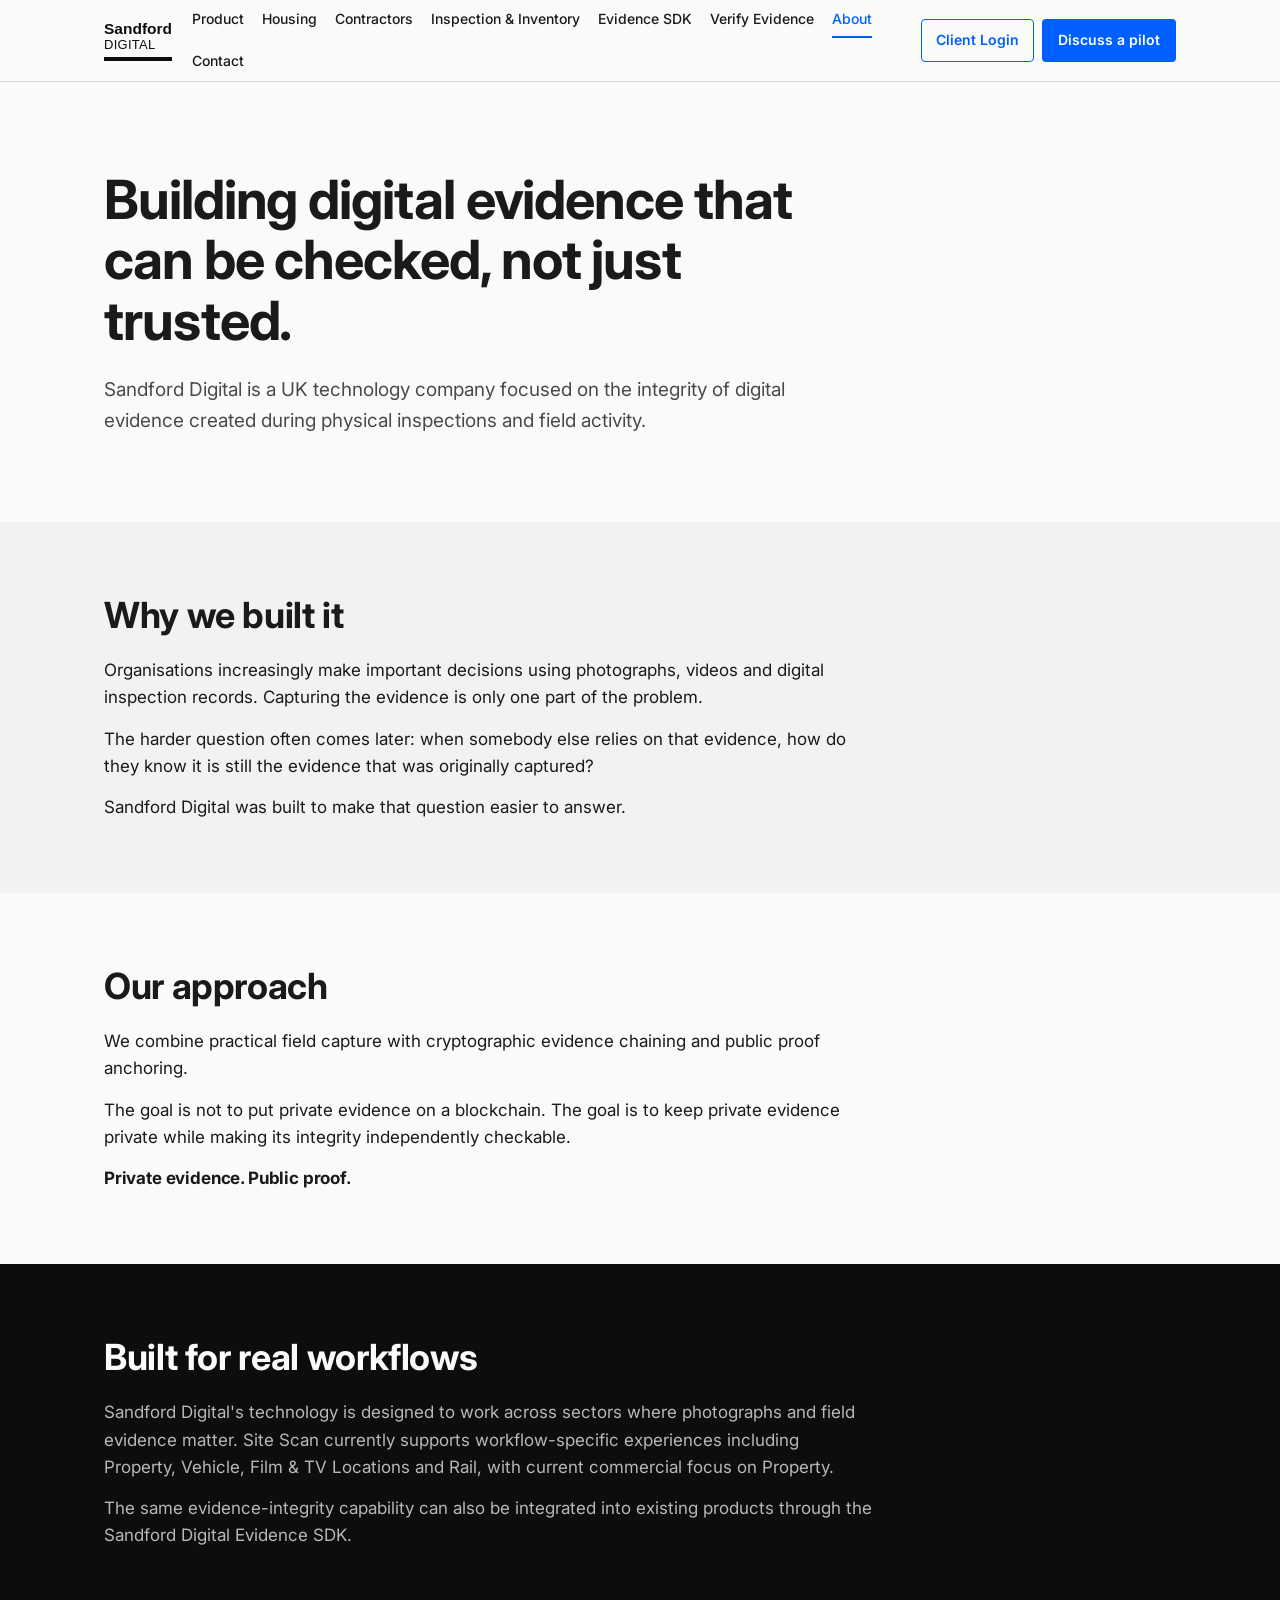
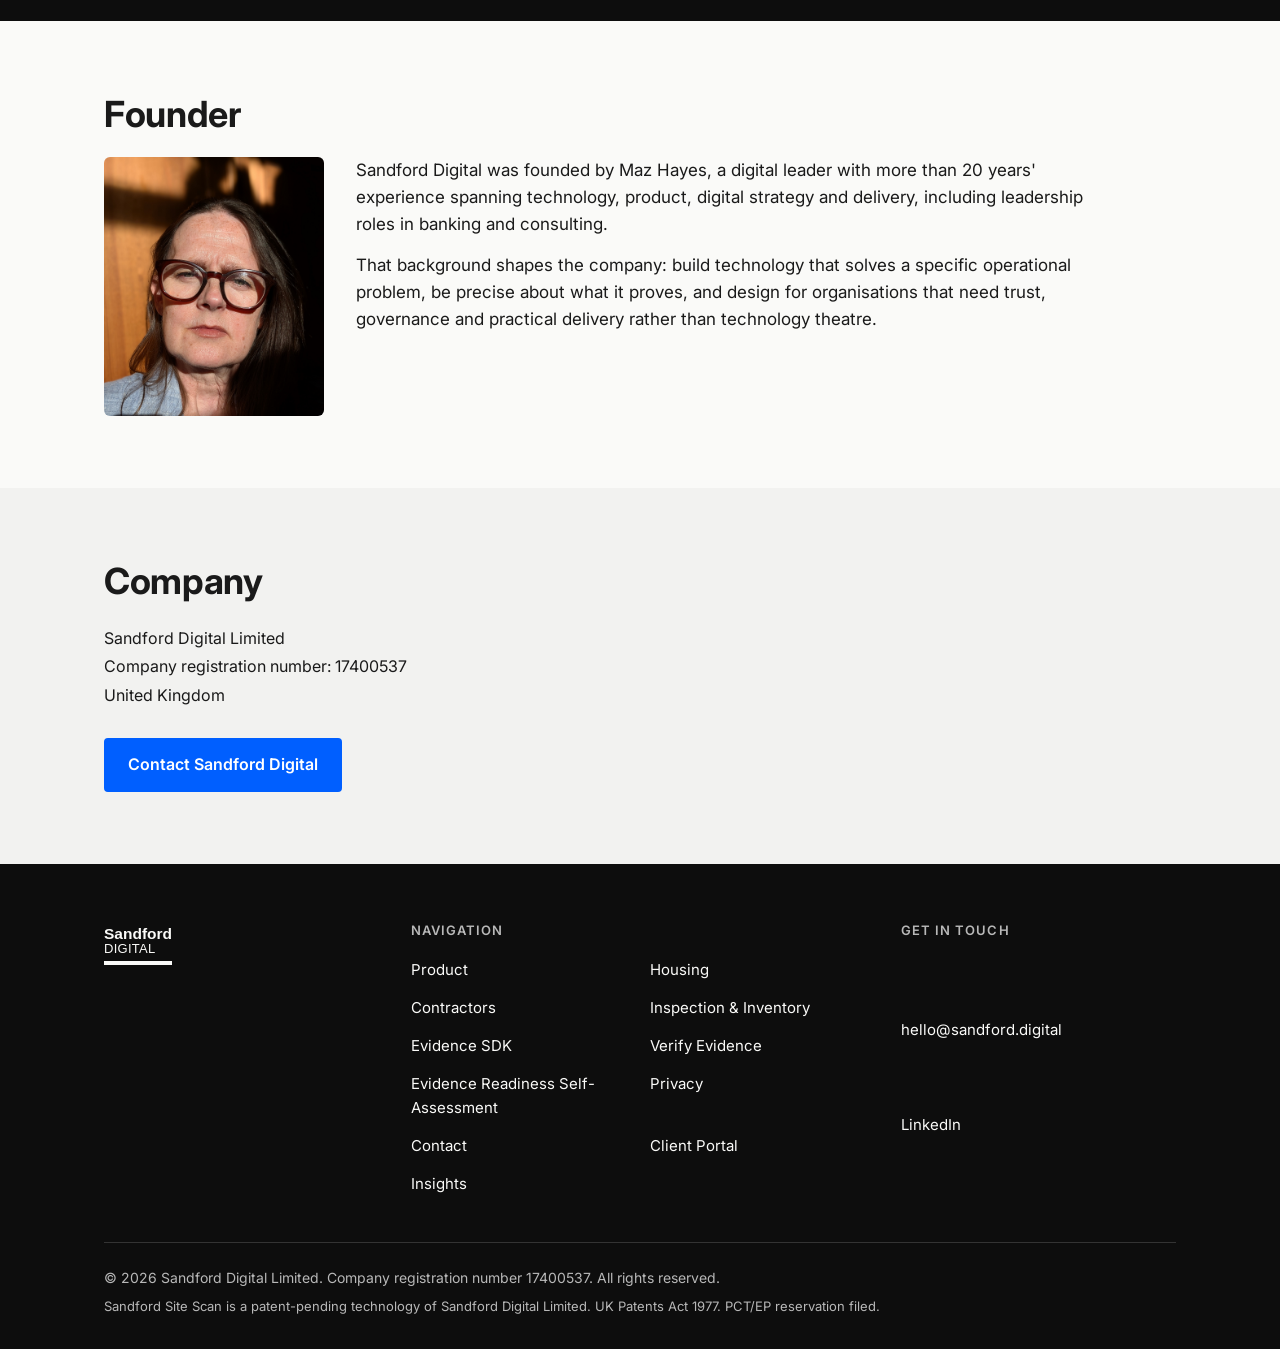
==== about.html @ ff6656f4 "Replace marketing copy: evidence-led proposition, 10 pages, shared nav/footer Copy applied verbatim " ====
<!DOCTYPE html>
<html lang="en">
<head>
  <meta charset="UTF-8" />
  <meta name="viewport" content="width=device-width, initial-scale=1.0" />
  <title>About Sandford Digital | Trustworthy Digital Evidence</title>
  <meta name="description" content="Sandford Digital builds technology that helps organisations create independently verifiable evidence from real-world inspections and field activity." />
  <link rel="icon" type="image/svg+xml" href="/favicon.svg" />
  <link rel="preconnect" href="https://fonts.googleapis.com" />
  <link rel="preconnect" href="https://fonts.gstatic.com" crossorigin />
  <link href="https://fonts.googleapis.com/css2?family=Inter:wght@400;500;600;700&amp;display=swap" rel="stylesheet" />
  <link rel="stylesheet" href="/site.css" />
</head>
<body>
  <a class="skip-link" href="#main">Skip to content</a>
  <header class="nav">
    <div class="wrap nav__row">
      <a href="/" class="logo" aria-label="Sandford Digital – Home">
        <span class="logo__inner">
          <span class="logo__sandford">Sandford</span>
          <span class="logo__digital">Digital</span>
          <span class="logo__bar-wrap" aria-hidden="true"><span class="logo__bar" style="display:block"></span></span>
        </span>
      </a>
      <button class="nav__toggle" id="nav-toggle" aria-expanded="false" aria-controls="nav-panel">Menu</button>
      <div class="nav__panel" id="nav-panel">
        <nav aria-label="Primary">
          <ul class="nav__links">
          <li><a href="/product">Product</a></li>
          <li><a href="/housing">Housing</a></li>
          <li><a href="/contractors">Contractors</a></li>
          <li><a href="/inspection-inventory">Inspection &amp; Inventory</a></li>
          <li><a href="/evidence-sdk">Evidence SDK</a></li>
          <li><a href="/verify">Verify Evidence</a></li>
          <li><a href="/about" aria-current="page">About</a></li>
          <li><a href="/contact">Contact</a></li>
          </ul>
        </nav>
        <div class="nav__actions">
          <a class="nav__login" href="https://portal.sandford.digital">Client Login</a>
          <a class="nav__cta" href="/contact#contact-form">Discuss a pilot</a>
        </div>
      </div>
    </div>
  </header>
  <main id="main">
    <section class="hero">
      <div class="wrap">
        <h1>Building digital evidence that can be checked, not just trusted.</h1>
        <p>Sandford Digital is a UK technology company focused on the integrity of digital evidence created during physical inspections and field activity.</p>

      </div>
    </section>
    <section class="section section--grey">
      <div class="wrap prose">
        <h2>Why we built it</h2>
        <p>Organisations increasingly make important decisions using photographs, videos and digital inspection records. Capturing the evidence is only one part of the problem.</p>
        <p>The harder question often comes later: when somebody else relies on that evidence, how do they know it is still the evidence that was originally captured?</p>
        <p>Sandford Digital was built to make that question easier to answer.</p>
      </div>
    </section>
    <section class="section">
      <div class="wrap prose">
        <h2>Our approach</h2>
        <p>We combine practical field capture with cryptographic evidence chaining and public proof anchoring.</p>
        <p>The goal is not to put private evidence on a blockchain. The goal is to keep private evidence private while making its integrity independently checkable.</p>
        <p class="strap">Private evidence. Public proof.</p>
      </div>
    </section>
    <section class="section section--dark">
      <div class="wrap prose">
        <h2>Built for real workflows</h2>
        <p>Sandford Digital's technology is designed to work across sectors where photographs and field evidence matter. Site Scan currently supports workflow-specific experiences including Property, Vehicle, Film &amp; TV Locations and Rail, with current commercial focus on Property.</p>
        <p>The same evidence-integrity capability can also be integrated into existing products through the Sandford Digital Evidence SDK.</p>
      </div>
    </section>
    <section class="section">
      <div class="wrap">
        <h2>Founder</h2>
        <div class="founder">
          <img src="/images/maz-hayes.webp" alt="Maz Hayes" width="220" height="220" loading="lazy" />
          <div class="prose">
        <p>Sandford Digital was founded by Maz Hayes, a digital leader with more than 20 years' experience spanning technology, product, digital strategy and delivery, including leadership roles in banking and consulting.</p>
        <p>That background shapes the company: build technology that solves a specific operational problem, be precise about what it proves, and design for organisations that need trust, governance and practical delivery rather than technology theatre.</p>
          </div>
        </div>
      </div>
    </section>
    <section class="section section--grey">
      <div class="wrap prose">
        <h2>Company</h2>
        <address class="company">Sandford Digital Limited<br />Company registration number: 17400537<br />United Kingdom</address>
        <div class="btn-row"><a class="btn btn--primary" href="/contact#contact-form">Contact Sandford Digital</a></div>
      </div>
    </section>
  </main>
  <footer class="footer" aria-label="Footer">
    <div class="wrap">
      <div class="footer__top">
        <div><a href="/" class="logo logo--white" aria-label="Sandford Digital – Home">
        <span class="logo__inner">
          <span class="logo__sandford">Sandford</span>
          <span class="logo__digital">Digital</span>
          <span class="logo__bar-wrap" aria-hidden="true"><span class="logo__bar" style="display:block"></span></span>
        </span>
      </a></div>
        <nav aria-label="Footer">
          <p class="footer__title">Navigation</p>
          <ul class="footer__links">
            <li><a href="/product">Product</a></li>
            <li><a href="/housing">Housing</a></li>
            <li><a href="/contractors">Contractors</a></li>
            <li><a href="/inspection-inventory">Inspection &amp; Inventory</a></li>
            <li><a href="/evidence-sdk">Evidence SDK</a></li>
            <li><a href="/verify">Verify Evidence</a></li>
            <li><a href="/self-assessment">Evidence Readiness Self-Assessment</a></li>
            <li><a href="/privacy-policy">Privacy</a></li>
            <li><a href="/contact">Contact</a></li>
            <li><a href="https://portal.sandford.digital">Client Portal</a></li>
            <li><a href="https://insights.sandford.digital">Insights</a></li>
          </ul>
        </nav>
        <address>
          <p class="footer__title">Get in touch</p>
          <a href="mailto:hello@sandford.digital">hello@sandford.digital</a>
          <a href="https://www.linkedin.com/in/mazhayes" rel="noopener noreferrer">LinkedIn</a>
        </address>
      </div>
      <div class="footer__bottom">
        <p>© 2026 Sandford Digital Limited. Company registration number 17400537. All rights reserved.</p>
        <p>Sandford Site Scan is a patent-pending technology of Sandford Digital Limited. UK Patents Act 1977. PCT/EP reservation filed.</p>
      </div>
    </div>
  </footer>
  <script src="/site.js"></script>
</body>
</html>
---- site.css ----
/* site.css — shared styles for every sandford.digital marketing page.
   Brand carried over from the previous index.html: Inter body type, the
   Arial "Sandford / DIGITAL" logo lockup with its underline bar, off-white
   page, near-black ink, accent blue #005FFF.
   Text colours are chosen for WCAG AA (computed):
     --ink    #1A1A1A on --white  #FAFAF8  16.6:1
     --muted  #4A4A4A on --white           8.8:1  (old --grey-md #888 was 3.4:1)
     --accent #005FFF on --white           5.4:1
     --on-dark #FAFAF8 on --black #0D0D0D  18.9:1
     --on-dark-muted #B8B8B8 on --black    10.0:1 */

*, *::before, *::after { box-sizing: border-box; margin: 0; padding: 0; }

:root {
  --black: #0D0D0D;
  --ink: #1A1A1A;
  --muted: #4A4A4A;
  --line: #D4D4D4;
  --grey-bg: #F2F2F0;
  --white: #FAFAF8;
  --accent: #005FFF;
  --accent-hv: #0047CC;
  --on-dark: #FAFAF8;
  --on-dark-muted: #B8B8B8;
  --font-body: 'Inter', Arial, sans-serif;
  --wrap: 1120px;
}

html { scroll-behavior: smooth; }
body { font-family: var(--font-body); background: var(--white); color: var(--ink); line-height: 1.6; -webkit-font-smoothing: antialiased; }
img { display: block; max-width: 100%; }
a { color: var(--accent); }
a:hover { color: var(--accent-hv); }
:focus-visible { outline: 3px solid var(--accent); outline-offset: 2px; }

.skip-link { position: absolute; left: -9999px; top: 8px; background: var(--black); color: var(--on-dark); padding: 10px 16px; z-index: 200; }
.skip-link:focus { left: 8px; }

.wrap { max-width: var(--wrap); margin: 0 auto; padding: 0 24px; }

/* ── Logo ── */
.logo { display: inline-block; line-height: 1; text-decoration: none; }
.logo__inner { display: inline-flex; flex-direction: column; align-items: flex-start; }
.logo__sandford { font-family: Arial, sans-serif; font-size: 15.5px; font-weight: 700; color: var(--black); white-space: nowrap; }
.logo__digital { font-family: Arial, sans-serif; font-size: 13px; text-transform: uppercase; letter-spacing: 0.02em; color: var(--black); white-space: nowrap; margin-top: 1px; }
.logo__bar-wrap { margin-top: 6px; width: 64px; }
.logo__bar { height: 4px; background: var(--black); width: 100%; }
.logo--white .logo__sandford, .logo--white .logo__digital { color: var(--on-dark); }
.logo--white .logo__bar { background: var(--on-dark); }

/* ── Nav ── */
.nav { position: sticky; top: 0; z-index: 100; background: var(--white); border-bottom: 1px solid var(--line); }
.nav__row { display: flex; align-items: center; gap: 20px; min-height: 72px; }
.nav__links { display: flex; flex-wrap: wrap; gap: 4px 18px; list-style: none; margin-left: auto; }
.nav__links a { color: var(--ink); text-decoration: none; font-size: 14px; font-weight: 500; padding: 8px 0; display: inline-block; }
.nav__links a:hover, .nav__links a[aria-current="page"] { color: var(--accent); }
.nav__links a[aria-current="page"] { box-shadow: inset 0 -2px 0 var(--accent); }
.nav__actions { display: flex; gap: 8px; align-items: center; }
.nav__login { font-size: 14px; font-weight: 600; text-decoration: none; padding: 9px 14px; border: 1px solid var(--accent); border-radius: 4px; white-space: nowrap; }
.nav__cta { font-size: 14px; font-weight: 600; text-decoration: none; padding: 10px 16px; border-radius: 4px; background: var(--accent); color: #fff; white-space: nowrap; }
.nav__cta:hover { background: var(--accent-hv); color: #fff; }
.nav__toggle { display: none; margin-left: auto; min-width: 44px; min-height: 44px; background: none; border: 1px solid var(--line); border-radius: 4px; cursor: pointer; font: inherit; font-weight: 600; font-size: 14px; color: var(--ink); padding: 0 12px; }

@media (max-width: 1180px) {
  .nav__toggle { display: inline-block; }
  .nav__panel { display: none; width: 100%; padding: 8px 0 20px; }
  .nav__panel.open { display: block; }
  .nav__row { flex-wrap: wrap; }
  .nav__links { flex-direction: column; margin: 0 0 16px; gap: 0; }
  .nav__links a { padding: 12px 0; display: block; font-size: 16px; }
  .nav__links a[aria-current="page"] { box-shadow: none; text-decoration: underline; }
}
@media (min-width: 1181px) {
  .nav__panel { display: flex; align-items: center; gap: 20px; margin-left: auto; }
}

/* ── Sections ── */
.hero { padding: 88px 0 72px; }
.hero h1 { font-size: clamp(32px, 5vw, 54px); line-height: 1.12; font-weight: 700; letter-spacing: -0.02em; max-width: 20ch; margin-bottom: 24px; }
.hero p { font-size: 19px; color: var(--muted); max-width: 62ch; margin-bottom: 14px; }
.section { padding: 72px 0; }
.section--grey { background: var(--grey-bg); }
.section--dark { background: var(--black); color: var(--on-dark); }
.section--dark p, .section--dark li { color: var(--on-dark-muted); }
.section--dark a:not(.btn) { color: #8FB5FF; } /* 8.9:1 on --black */
.section h2 { font-size: clamp(26px, 3.4vw, 36px); line-height: 1.2; font-weight: 700; letter-spacing: -0.01em; margin-bottom: 20px; max-width: 30ch; }
.section h3 { font-size: 19px; font-weight: 700; margin-bottom: 8px; }
.section p { max-width: 70ch; margin-bottom: 14px; font-size: 17px; }
.section--dark h2, .section--dark h3 { color: var(--on-dark); }
.prose p:last-child { margin-bottom: 0; }

.grid { display: grid; gap: 24px; grid-template-columns: repeat(auto-fit, minmax(240px, 1fr)); margin-top: 32px; }
.card { background: var(--white); border: 1px solid var(--line); border-top: 3px solid var(--accent); border-radius: 6px; padding: 24px; }
.section--grey .card { background: #fff; }
.section--dark .card { background: #1A1A1A; border-color: #333; border-top-color: var(--accent); }
.card p { font-size: 16px; margin-bottom: 0; }

.steps { list-style: none; counter-reset: step; display: grid; gap: 20px; grid-template-columns: repeat(auto-fit, minmax(200px, 1fr)); margin-top: 32px; }
.steps > li { counter-increment: step; border-top: 3px solid var(--accent); padding-top: 16px; }
.steps > li p { font-size: 16px; }

.ticks { list-style: none; display: grid; gap: 10px 32px; grid-template-columns: repeat(auto-fit, minmax(260px, 1fr)); margin: 24px 0 8px; max-width: 900px; }
.ticks li { position: relative; padding-left: 28px; font-size: 17px; }
.ticks li::before { content: ""; position: absolute; left: 2px; top: 7px; width: 12px; height: 7px; border-left: 2.5px solid var(--accent); border-bottom: 2.5px solid var(--accent); transform: rotate(-45deg); }
.section--dark .ticks li::before { border-color: #8FB5FF; }

.strap { font-size: clamp(22px, 3vw, 30px); font-weight: 700; letter-spacing: -0.01em; }

/* ── Buttons ── */
.btn-row { display: flex; flex-wrap: wrap; gap: 12px; margin-top: 28px; }
.btn { display: inline-flex; align-items: center; justify-content: center; min-height: 48px; padding: 12px 22px; border-radius: 4px; font-weight: 600; font-size: 16px; text-decoration: none; border: 2px solid var(--accent); cursor: pointer; font-family: inherit; }
.btn--primary { background: var(--accent); color: #fff; }
.btn--primary:hover { background: var(--accent-hv); border-color: var(--accent-hv); color: #fff; }
.btn--secondary { background: transparent; color: var(--accent); }
.btn--secondary:hover { background: rgba(0, 95, 255, 0.06); }
.section--dark .btn--secondary { color: #fff; border-color: #fff; }

/* ── Forms ── */
.form { max-width: 560px; display: grid; gap: 18px; margin-top: 24px; }
.field label { display: block; font-weight: 600; font-size: 15px; margin-bottom: 6px; }
.field input, .field textarea { width: 100%; font: inherit; font-size: 16px; padding: 12px 14px; border: 1.5px solid #767676; border-radius: 4px; background: #fff; color: var(--ink); min-height: 48px; }
.field textarea { min-height: 140px; resize: vertical; }
.form__status { font-size: 15px; min-height: 1.5em; }
.form__status--error { color: #B3261E; }
.form__status--success { color: #1E6B34; }
.inline-form { display: flex; flex-wrap: wrap; gap: 12px; align-items: flex-end; margin-top: 24px; max-width: 760px; }
.inline-form .field { flex: 1 1 320px; }

/* ── About ── */
.founder { display: grid; gap: 32px; grid-template-columns: minmax(0, 220px) 1fr; align-items: start; }
.founder img { border-radius: 6px; width: 100%; height: auto; }
@media (max-width: 640px) { .founder { grid-template-columns: 1fr; } .founder img { max-width: 200px; } }
.company { font-style: normal; line-height: 1.8; }

/* ── Self-assessment ── */
.quiz { background: #fff; border: 1px solid var(--line); border-radius: 8px; padding: 32px; max-width: 720px; margin-top: 8px; }
.quiz__progress { height: 6px; background: var(--line); border-radius: 3px; overflow: hidden; margin-bottom: 24px; }
.quiz__progress-fill { height: 100%; width: 0; background: var(--accent); transition: width .3s ease; }
.quiz__label { font-size: 14px; font-weight: 600; color: var(--accent); text-transform: uppercase; letter-spacing: .03em; margin-bottom: 8px; }
.quiz__q { font-size: 20px; font-weight: 600; line-height: 1.35; margin-bottom: 20px; }
.quiz__option { display: block; width: 100%; text-align: left; background: #fff; border: 1.5px solid #767676; border-radius: 6px; padding: 14px 16px; margin-bottom: 10px; font: inherit; font-size: 16px; color: var(--ink); cursor: pointer; min-height: 48px; }
.quiz__option:hover { border-color: var(--accent); background: rgba(0, 95, 255, 0.05); }
.quiz__back { background: none; border: none; color: var(--muted); font: inherit; font-size: 15px; cursor: pointer; min-height: 44px; text-decoration: underline; }
.quiz__back[disabled] { visibility: hidden; }
.quiz__badge { display: inline-block; padding: 6px 14px; border-radius: 20px; font-weight: 700; font-size: 14px; margin-bottom: 14px; border: 1.5px solid currentColor; }
.quiz__badge--strong { color: #1E6B34; background: #E8F5E9; }
.quiz__badge--gaps { color: #7A4F00; background: #FFF4DC; }
.quiz__badge--trust { color: #B3261E; background: #FBE9E7; }
.quiz__restart { margin-top: 16px; }

/* ── Footer ── */
.footer { background: var(--black); color: var(--on-dark); padding: 56px 0 32px; }
.footer__top { display: grid; gap: 32px; grid-template-columns: 1.2fr 2fr 1.2fr; }
@media (max-width: 820px) { .footer__top { grid-template-columns: 1fr; } }
.footer__title { font-size: 13px; text-transform: uppercase; letter-spacing: .08em; color: var(--on-dark-muted); margin-bottom: 12px; font-weight: 600; }
.footer__links { list-style: none; display: grid; grid-template-columns: repeat(auto-fit, minmax(170px, 1fr)); gap: 2px 20px; }
.footer a { color: var(--on-dark); text-decoration: none; display: inline-block; padding: 6px 0; font-size: 15px; }
.footer a:hover { text-decoration: underline; color: var(--on-dark); }
.footer address { font-style: normal; display: grid; }
.footer__bottom { border-top: 1px solid #333; margin-top: 40px; padding-top: 24px; font-size: 14px; color: var(--on-dark-muted); }
.footer__bottom p + p { margin-top: 6px; font-size: 13px; }
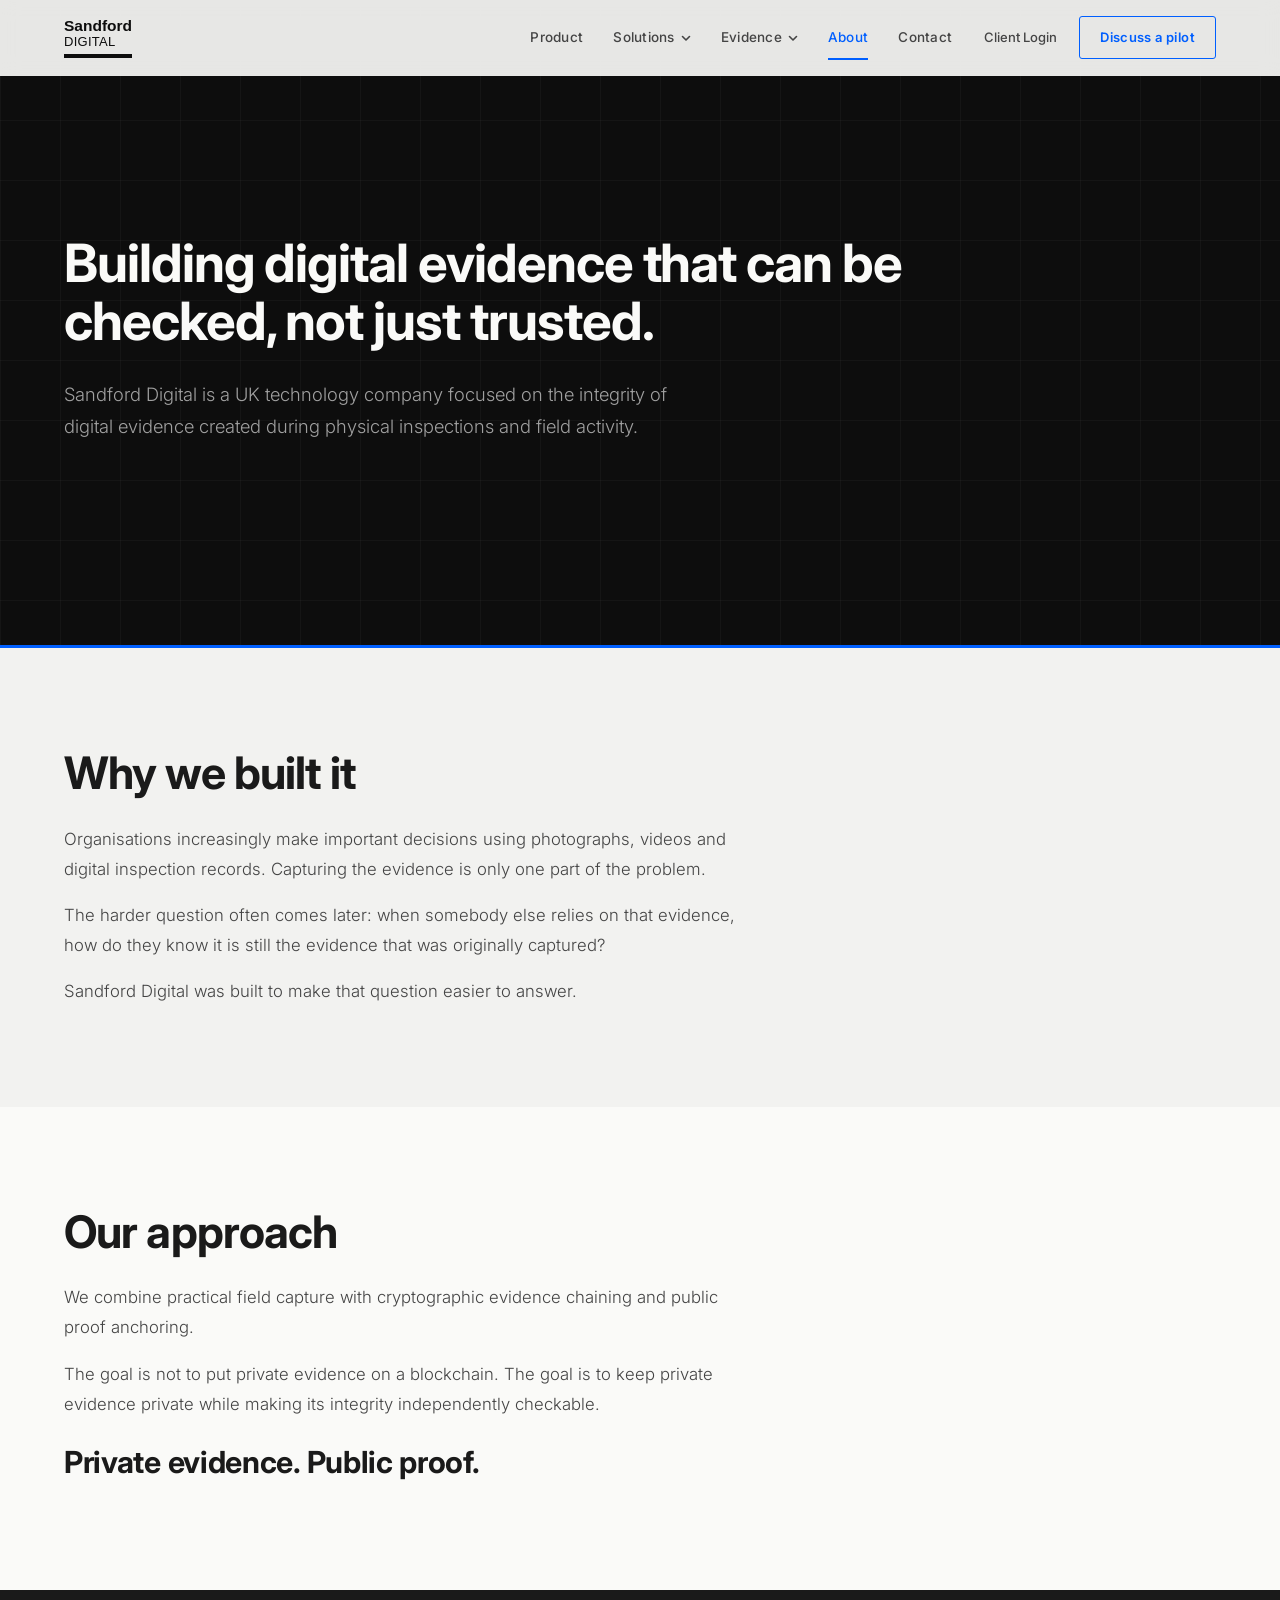
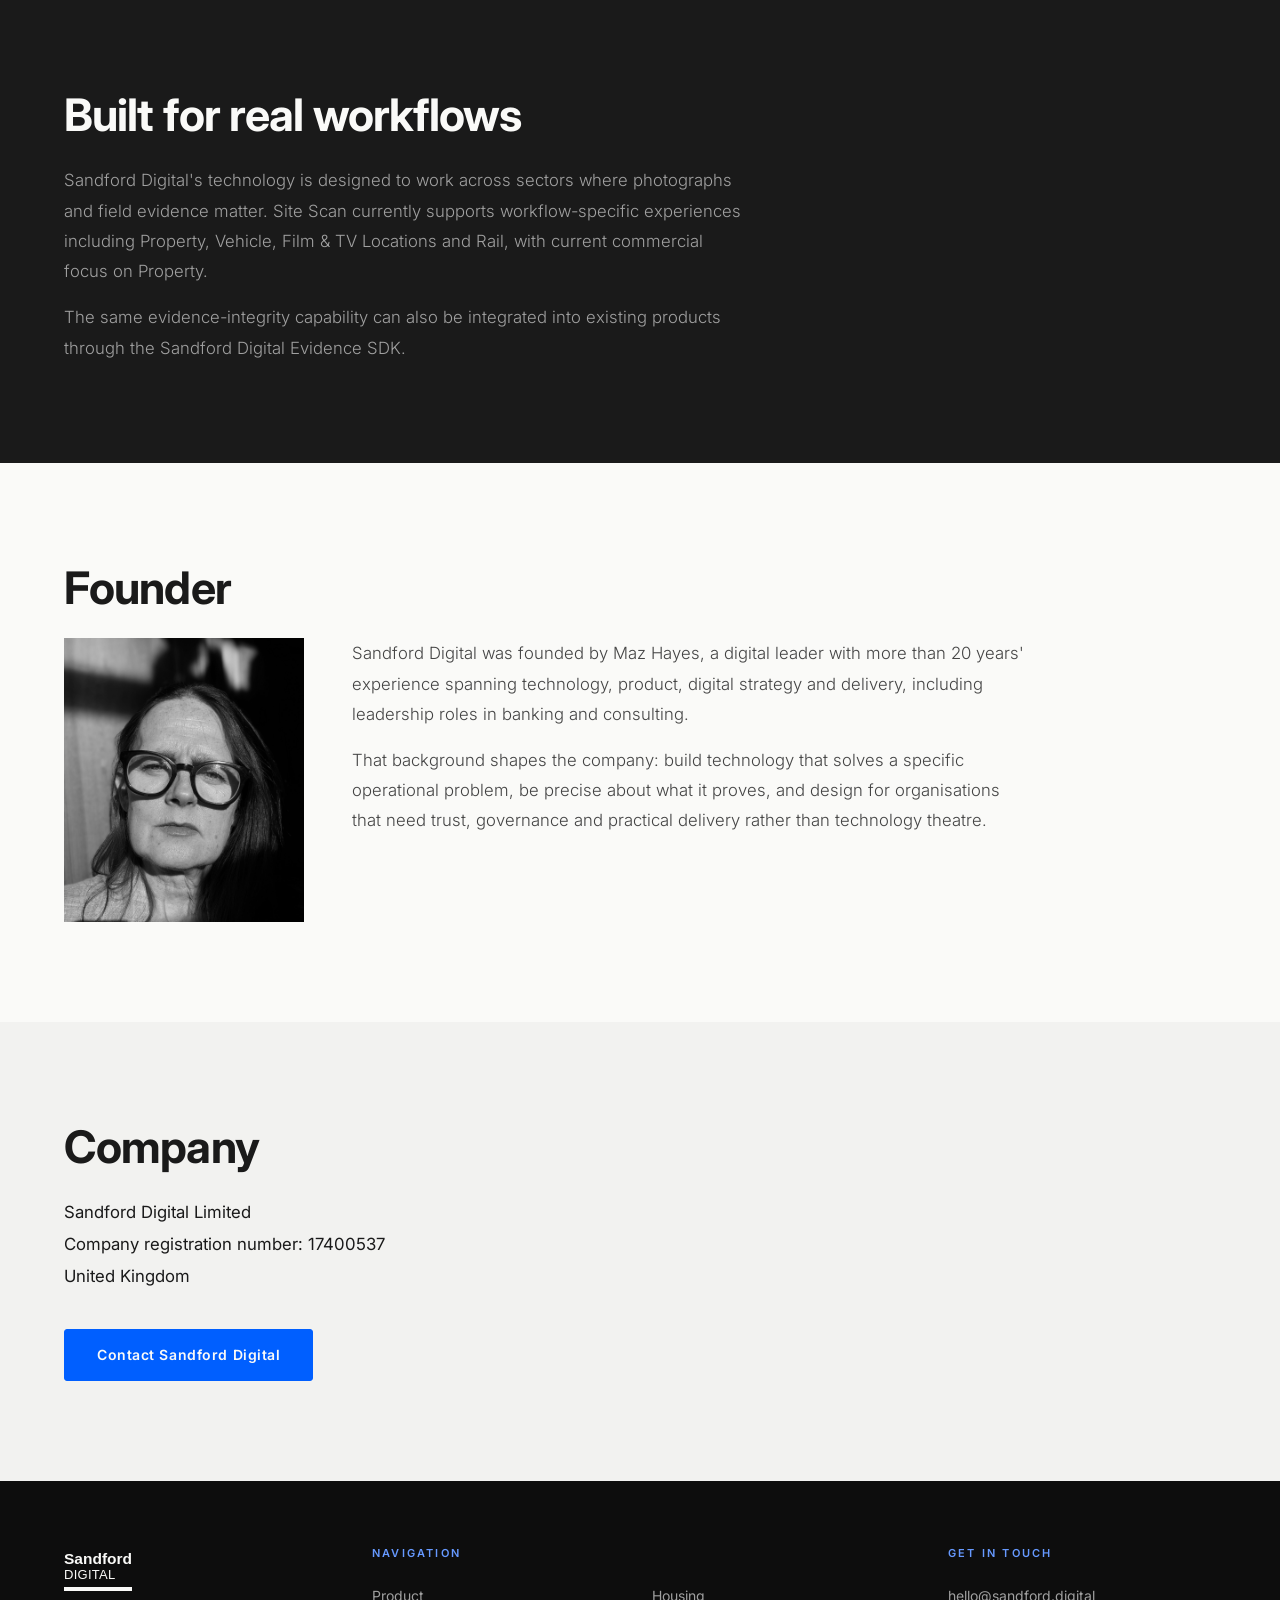
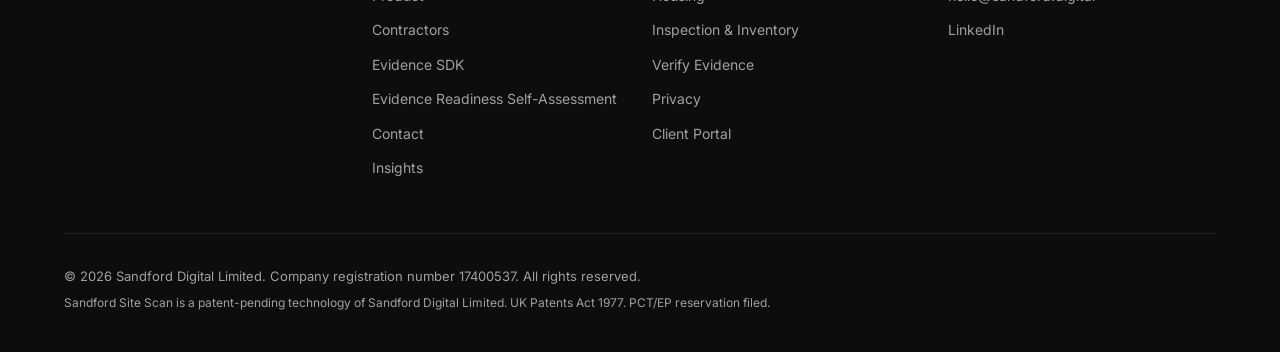
==== commit c3a0208b: "Restore original brand look; simplify nav to Product | Solutions | Evidence | About | Contact Brandi" ====
--- a/about.html
+++ b/about.html
@@ -13,39 +13,36 @@
 </head>
 <body>
   <a class="skip-link" href="#main">Skip to content</a>
-  <header class="nav">
-    <div class="wrap nav__row">
-      <a href="/" class="logo" aria-label="Sandford Digital – Home">
+  <header class="nav" id="nav">
+    <a href="/" class="logo" aria-label="Sandford Digital – Home">
         <span class="logo__inner">
           <span class="logo__sandford">Sandford</span>
           <span class="logo__digital">Digital</span>
-          <span class="logo__bar-wrap" aria-hidden="true"><span class="logo__bar" style="display:block"></span></span>
+          <span class="logo__bar-wrap" aria-hidden="true"><span class="logo__bar"></span></span>
         </span>
       </a>
-      <button class="nav__toggle" id="nav-toggle" aria-expanded="false" aria-controls="nav-panel">Menu</button>
-      <div class="nav__panel" id="nav-panel">
-        <nav aria-label="Primary">
-          <ul class="nav__links">
-          <li><a href="/product">Product</a></li>
-          <li><a href="/housing">Housing</a></li>
-          <li><a href="/contractors">Contractors</a></li>
-          <li><a href="/inspection-inventory">Inspection &amp; Inventory</a></li>
-          <li><a href="/evidence-sdk">Evidence SDK</a></li>
-          <li><a href="/verify">Verify Evidence</a></li>
-          <li><a href="/about" aria-current="page">About</a></li>
-          <li><a href="/contact">Contact</a></li>
-          </ul>
-        </nav>
-        <div class="nav__actions">
-          <a class="nav__login" href="https://portal.sandford.digital">Client Login</a>
-          <a class="nav__cta" href="/contact#contact-form">Discuss a pilot</a>
-        </div>
+    <button type="button" class="nav__hamburger" id="nav-toggle" aria-label="Open menu" aria-expanded="false" aria-controls="nav-panel">
+      <span class="nav__hamburger-box" aria-hidden="true"><span></span><span></span><span></span></span>
+    </button>
+    <div class="nav__panel" id="nav-panel">
+      <nav aria-label="Primary">
+        <ul class="nav__links">
+        <li><a class="nav__link" href="/product">Product</a></li>
+        <li class="nav__item--sub"><button type="button" class="nav__parent" aria-expanded="false" aria-controls="sub-solutions">Solutions <svg class="nav__chev" viewBox="0 0 10 10" aria-hidden="true" focusable="false"><path d="M1.5 3.5 5 7l3.5-3.5" fill="none" stroke="currentColor" stroke-width="1.6" stroke-linecap="round" stroke-linejoin="round"/></svg></button><ul class="nav__sub" id="sub-solutions"><li><a href="/housing">Housing</a></li><li><a href="/contractors">Contractors</a></li><li><a href="/inspection-inventory">Inspection &amp; Inventory</a></li></ul></li>
+        <li class="nav__item--sub"><button type="button" class="nav__parent" aria-expanded="false" aria-controls="sub-evidence">Evidence <svg class="nav__chev" viewBox="0 0 10 10" aria-hidden="true" focusable="false"><path d="M1.5 3.5 5 7l3.5-3.5" fill="none" stroke="currentColor" stroke-width="1.6" stroke-linecap="round" stroke-linejoin="round"/></svg></button><ul class="nav__sub" id="sub-evidence"><li><a href="/evidence-sdk">Evidence SDK</a></li><li><a href="/verify">Verify Evidence</a></li></ul></li>
+        <li><a class="nav__link" href="/about" aria-current="page">About</a></li>
+        <li><a class="nav__link" href="/contact">Contact</a></li>
+        </ul>
+      </nav>
+      <div class="nav__actions">
+        <a class="nav__login" href="https://portal.sandford.digital">Client Login</a>
+        <a class="nav__cta" href="/contact#contact-form">Discuss a pilot</a>
       </div>
     </div>
   </header>
   <main id="main">
-    <section class="hero">
-      <div class="wrap">
+    <section class="hero hero--short">
+      <div class="hero__content">
         <h1>Building digital evidence that can be checked, not just trusted.</h1>
         <p>Sandford Digital is a UK technology company focused on the integrity of digital evidence created during physical inspections and field activity.</p>
 
@@ -101,7 +98,7 @@
         <span class="logo__inner">
           <span class="logo__sandford">Sandford</span>
           <span class="logo__digital">Digital</span>
-          <span class="logo__bar-wrap" aria-hidden="true"><span class="logo__bar" style="display:block"></span></span>
+          <span class="logo__bar-wrap" aria-hidden="true"><span class="logo__bar"></span></span>
         </span>
       </a></div>
         <nav aria-label="Footer">
--- a/site.css
+++ b/site.css
@@ -1,161 +1,259 @@
-/* site.css — shared styles for every sandford.digital marketing page.
-   Brand carried over from the previous index.html: Inter body type, the
-   Arial "Sandford / DIGITAL" logo lockup with its underline bar, off-white
-   page, near-black ink, accent blue #005FFF.
-   Text colours are chosen for WCAG AA (computed):
-     --ink    #1A1A1A on --white  #FAFAF8  16.6:1
-     --muted  #4A4A4A on --white           8.8:1  (old --grey-md #888 was 3.4:1)
-     --accent #005FFF on --white           5.4:1
-     --on-dark #FAFAF8 on --black #0D0D0D  18.9:1
-     --on-dark-muted #B8B8B8 on --black    10.0:1 */
+/* site.css — shared styles for every sandford.digital page.
+   Visual language restored from the original sandford.digital homepage
+   (pre-2026-09-28): Inter, off-white page, black full-height hero with a
+   60px grid texture and a 4px accent bleed along its bottom edge, the
+   draw-in accent underline, light-weight grey subtext on dark, frosted
+   fixed nav with an outlined CTA, 3px-radius buttons with ghost variant
+   on dark, 2px-gap card grids with an accent top rule on hover, and dark
+   "pillar" columns with a hairline left rule.
+   Contrast (computed, WCAG AA): --ink on --white 16.6:1; --grey-dk #444
+   on --white 9.4:1; #A0A0A0 on --black 8.2:1; accent #005FFF on --white
+   5.4:1; #6699FF on --black 6.5:1 / on --ink 5.6:1. */
 
 *, *::before, *::after { box-sizing: border-box; margin: 0; padding: 0; }
 
 :root {
   --black: #0D0D0D;
   --ink: #1A1A1A;
-  --muted: #4A4A4A;
-  --line: #D4D4D4;
+  --grey-dk: #444444;
+  --grey-lt: #D4D4D4;
   --grey-bg: #F2F2F0;
   --white: #FAFAF8;
   --accent: #005FFF;
   --accent-hv: #0047CC;
-  --on-dark: #FAFAF8;
-  --on-dark-muted: #B8B8B8;
+  --accent-on-dark: #6699FF;
+  --sub-on-dark: #A0A0A0;
   --font-body: 'Inter', Arial, sans-serif;
-  --wrap: 1120px;
-}
-
-html { scroll-behavior: smooth; }
+  --nav-h: 76px;
+}
+
+html { scroll-behavior: smooth; scroll-padding-top: calc(var(--nav-h) + 12px); }
 body { font-family: var(--font-body); background: var(--white); color: var(--ink); line-height: 1.6; -webkit-font-smoothing: antialiased; }
 img { display: block; max-width: 100%; }
-a { color: var(--accent); }
+a { color: var(--accent); text-decoration: none; }
 a:hover { color: var(--accent-hv); }
-:focus-visible { outline: 3px solid var(--accent); outline-offset: 2px; }
-
-.skip-link { position: absolute; left: -9999px; top: 8px; background: var(--black); color: var(--on-dark); padding: 10px 16px; z-index: 200; }
-.skip-link:focus { left: 8px; }
-
-.wrap { max-width: var(--wrap); margin: 0 auto; padding: 0 24px; }
+:focus-visible { outline: 3px solid var(--accent); outline-offset: 3px; }
+.section--dark :focus-visible, .hero :focus-visible, .footer :focus-visible { outline-color: var(--accent-on-dark); }
+
+.skip-link { position: absolute; left: -9999px; top: 8px; background: var(--black); color: var(--white); padding: 10px 16px; z-index: 300; }
+.skip-link:focus { left: 8px; color: var(--white); }
+
+.wrap { max-width: 1200px; margin: 0 auto; }
 
 /* ── Logo ── */
-.logo { display: inline-block; line-height: 1; text-decoration: none; }
+.logo { display: inline-block; line-height: 1; flex-shrink: 0; }
 .logo__inner { display: inline-flex; flex-direction: column; align-items: flex-start; }
 .logo__sandford { font-family: Arial, sans-serif; font-size: 15.5px; font-weight: 700; color: var(--black); white-space: nowrap; }
 .logo__digital { font-family: Arial, sans-serif; font-size: 13px; text-transform: uppercase; letter-spacing: 0.02em; color: var(--black); white-space: nowrap; margin-top: 1px; }
 .logo__bar-wrap { margin-top: 6px; width: 64px; }
-.logo__bar { height: 4px; background: var(--black); width: 100%; }
-.logo--white .logo__sandford, .logo--white .logo__digital { color: var(--on-dark); }
-.logo--white .logo__bar { background: var(--on-dark); }
+.logo__bar { display: block; height: 4px; background: var(--black); width: 100%; }
+.logo--white .logo__sandford, .logo--white .logo__digital { color: var(--white); }
+.logo--white .logo__bar { background: var(--white); }
 
 /* ── Nav ── */
-.nav { position: sticky; top: 0; z-index: 100; background: var(--white); border-bottom: 1px solid var(--line); }
-.nav__row { display: flex; align-items: center; gap: 20px; min-height: 72px; }
-.nav__links { display: flex; flex-wrap: wrap; gap: 4px 18px; list-style: none; margin-left: auto; }
-.nav__links a { color: var(--ink); text-decoration: none; font-size: 14px; font-weight: 500; padding: 8px 0; display: inline-block; }
-.nav__links a:hover, .nav__links a[aria-current="page"] { color: var(--accent); }
-.nav__links a[aria-current="page"] { box-shadow: inset 0 -2px 0 var(--accent); }
-.nav__actions { display: flex; gap: 8px; align-items: center; }
-.nav__login { font-size: 14px; font-weight: 600; text-decoration: none; padding: 9px 14px; border: 1px solid var(--accent); border-radius: 4px; white-space: nowrap; }
-.nav__cta { font-size: 14px; font-weight: 600; text-decoration: none; padding: 10px 16px; border-radius: 4px; background: var(--accent); color: #fff; white-space: nowrap; }
-.nav__cta:hover { background: var(--accent-hv); color: #fff; }
-.nav__toggle { display: none; margin-left: auto; min-width: 44px; min-height: 44px; background: none; border: 1px solid var(--line); border-radius: 4px; cursor: pointer; font: inherit; font-weight: 600; font-size: 14px; color: var(--ink); padding: 0 12px; }
-
-@media (max-width: 1180px) {
-  .nav__toggle { display: inline-block; }
-  .nav__panel { display: none; width: 100%; padding: 8px 0 20px; }
-  .nav__panel.open { display: block; }
-  .nav__row { flex-wrap: wrap; }
-  .nav__links { flex-direction: column; margin: 0 0 16px; gap: 0; }
-  .nav__links a { padding: 12px 0; display: block; font-size: 16px; }
-  .nav__links a[aria-current="page"] { box-shadow: none; text-decoration: underline; }
-}
-@media (min-width: 1181px) {
-  .nav__panel { display: flex; align-items: center; gap: 20px; margin-left: auto; }
-}
+.nav {
+  position: fixed; top: 0; left: 0; right: 0; z-index: 100;
+  display: flex; align-items: center; gap: 32px;
+  min-height: var(--nav-h); padding: 14px 5%;
+  background: rgba(250,250,248,0.92);
+  backdrop-filter: blur(10px); -webkit-backdrop-filter: blur(10px);
+  border-bottom: 1px solid transparent;
+  transition: border-color .3s, background .3s;
+}
+.nav.scrolled { border-bottom-color: var(--grey-lt); background: rgba(250,250,248,0.98); }
+.nav.is-open { border-bottom-color: var(--grey-lt); background: var(--white); backdrop-filter: none; -webkit-backdrop-filter: none; }
+.nav__panel { display: flex; align-items: center; gap: 32px; margin-left: auto; }
+.nav__links { display: flex; align-items: center; gap: 30px; list-style: none; }
+.nav__links > li { position: relative; }
+.nav__link, .nav__parent {
+  display: inline-flex; align-items: center; gap: 6px; min-height: 44px;
+  font: inherit; font-size: 13.5px; font-weight: 500; letter-spacing: 0.02em;
+  color: var(--grey-dk); background: none; border: 0; cursor: pointer; white-space: nowrap;
+  transition: color .2s;
+}
+.nav__link:hover, .nav__parent:hover, .nav__link[aria-current="page"], .nav__parent.is-current { color: var(--accent); }
+.nav__link[aria-current="page"], .nav__parent.is-current { box-shadow: inset 0 -2px 0 var(--accent); }
+.nav__chev { width: 10px; height: 10px; transition: transform .2s; }
+.nav__parent[aria-expanded="true"] .nav__chev { transform: rotate(180deg); }
+
+.nav__sub {
+  list-style: none; position: absolute; top: 100%; left: -18px; min-width: 250px;
+  padding: 10px 0; background: var(--white); border: 1px solid var(--grey-lt);
+  border-top: 3px solid var(--accent); box-shadow: 0 12px 32px rgba(0,0,0,0.08);
+  display: none;
+}
+.nav__sub.open { display: block; }
+.nav__sub a { display: block; padding: 11px 18px; font-size: 14px; font-weight: 500; color: var(--ink); white-space: nowrap; }
+.nav__sub a:hover, .nav__sub a:focus-visible { background: var(--grey-bg); color: var(--accent); }
+.nav__sub a[aria-current="page"] { color: var(--accent); box-shadow: inset 3px 0 0 var(--accent); }
+/* Pointer hover opens too (desktop only — see media query below). */
+
+.nav__actions { display: flex; align-items: center; gap: 22px; }
+.nav__login { font-size: 13px; font-weight: 500; color: var(--grey-dk); white-space: nowrap; min-height: 44px; display: inline-flex; align-items: center; }
+.nav__login:hover { color: var(--accent); }
+.nav__cta {
+  font-size: 13px; font-weight: 600; letter-spacing: 0.03em; white-space: nowrap;
+  color: var(--accent); border: 1.5px solid var(--accent); padding: 10px 20px; border-radius: 3px;
+  transition: background .2s, color .2s;
+}
+.nav__cta:hover { background: var(--accent); color: var(--white); }
+
+.nav__hamburger { display: none; margin-left: auto; width: 44px; height: 44px; background: none; border: 0; cursor: pointer; align-items: center; justify-content: center; }
+.nav__hamburger-box > span { display: block; width: 22px; height: 2px; background: var(--ink); transition: transform .3s, opacity .3s; }
+.nav__hamburger-box > span + span { margin-top: 5px; }
+.nav__hamburger-box { display: flex; flex-direction: column; }
+.nav__hamburger[aria-expanded="true"] .nav__hamburger-box > span:nth-child(1) { transform: translateY(7px) rotate(45deg); }
+.nav__hamburger[aria-expanded="true"] .nav__hamburger-box > span:nth-child(2) { opacity: 0; }
+.nav__hamburger[aria-expanded="true"] .nav__hamburger-box > span:nth-child(3) { transform: translateY(-7px) rotate(-45deg); }
+
+@media (hover: hover) and (min-width: 1025px) {
+  .nav__links > li:hover > .nav__sub { display: block; }
+}
+
+@media (max-width: 1024px) {
+  .nav { flex-wrap: wrap; gap: 0; }
+  .nav__hamburger { display: inline-flex; }
+  .nav__panel { display: none; width: 100%; flex-direction: column; align-items: stretch; gap: 0; margin: 0; padding: 12px 0 20px; max-height: calc(100vh - var(--nav-h)); overflow-y: auto; }
+  .nav__panel.open { display: flex; }
+  .nav__links { flex-direction: column; align-items: stretch; gap: 0; }
+  .nav__links > li { border-bottom: 1px solid var(--grey-lt); }
+  .nav__link, .nav__parent { width: 100%; justify-content: space-between; min-height: 52px; font-size: 16px; color: var(--ink); }
+  .nav__link[aria-current="page"], .nav__parent.is-current { box-shadow: none; }
+  .nav__sub { position: static; border: 0; box-shadow: none; min-width: 0; padding: 0 0 10px 14px; background: transparent; border-left: 2px solid var(--accent); margin-bottom: 12px; }
+  .nav__sub a { padding: 12px 14px; font-size: 15px; white-space: normal; }
+  .nav__actions { flex-direction: column; align-items: stretch; gap: 12px; margin-top: 18px; }
+  .nav__login { justify-content: center; font-size: 15px; }
+  .nav__cta { text-align: center; padding: 14px 20px; font-size: 15px; }
+}
+
+/* ── Hero (dark, grid texture, accent bleed) ── */
+.hero {
+  min-height: 100vh; display: flex; flex-direction: column; justify-content: center;
+  padding: calc(var(--nav-h) + 56px) 5% 88px;
+  background: var(--black); position: relative; overflow: hidden;
+}
+.hero--short { min-height: 72vh; }
+.hero::before {
+  content: ''; position: absolute; inset: 0; pointer-events: none;
+  background-image: linear-gradient(rgba(255,255,255,0.03) 1px, transparent 1px), linear-gradient(90deg, rgba(255,255,255,0.03) 1px, transparent 1px);
+  background-size: 60px 60px;
+}
+.hero::after { content: ''; position: absolute; bottom: -1px; left: 0; right: 0; height: 4px; background: var(--accent); }
+.hero__content { position: relative; z-index: 1; max-width: 900px; }
+.hero h1 { font-size: clamp(2.4rem, 5vw, 4rem); font-weight: 700; line-height: 1.1; color: var(--white); letter-spacing: -0.02em; margin-bottom: 28px; }
+.hero--short h1 { font-size: clamp(2.1rem, 4.2vw, 3.3rem); }
+.underline-word { position: relative; display: inline; }
+.underline-word::after { content: ''; position: absolute; left: 0; bottom: -4px; height: 3px; width: 0; background: var(--accent); transition: width 1.1s cubic-bezier(0.16,1,0.3,1) .4s; }
+.underline-word.in-view::after { width: 100%; }
+@media (prefers-reduced-motion: reduce) { .underline-word::after { transition: none; } }
+.hero p { font-size: clamp(1rem, 2vw, 1.15rem); font-weight: 300; color: var(--sub-on-dark); max-width: 640px; line-height: 1.75; margin-bottom: 16px; }
+.hero .btn-row { margin-top: 32px; }
+.hero a:not(.btn) { color: var(--accent-on-dark); }
 
 /* ── Sections ── */
-.hero { padding: 88px 0 72px; }
-.hero h1 { font-size: clamp(32px, 5vw, 54px); line-height: 1.12; font-weight: 700; letter-spacing: -0.02em; max-width: 20ch; margin-bottom: 24px; }
-.hero p { font-size: 19px; color: var(--muted); max-width: 62ch; margin-bottom: 14px; }
-.section { padding: 72px 0; }
+.section { padding: 100px 5%; }
 .section--grey { background: var(--grey-bg); }
-.section--dark { background: var(--black); color: var(--on-dark); }
-.section--dark p, .section--dark li { color: var(--on-dark-muted); }
-.section--dark a:not(.btn) { color: #8FB5FF; } /* 8.9:1 on --black */
-.section h2 { font-size: clamp(26px, 3.4vw, 36px); line-height: 1.2; font-weight: 700; letter-spacing: -0.01em; margin-bottom: 20px; max-width: 30ch; }
-.section h3 { font-size: 19px; font-weight: 700; margin-bottom: 8px; }
-.section p { max-width: 70ch; margin-bottom: 14px; font-size: 17px; }
-.section--dark h2, .section--dark h3 { color: var(--on-dark); }
-.prose p:last-child { margin-bottom: 0; }
-
-.grid { display: grid; gap: 24px; grid-template-columns: repeat(auto-fit, minmax(240px, 1fr)); margin-top: 32px; }
-.card { background: var(--white); border: 1px solid var(--line); border-top: 3px solid var(--accent); border-radius: 6px; padding: 24px; }
-.section--grey .card { background: #fff; }
-.section--dark .card { background: #1A1A1A; border-color: #333; border-top-color: var(--accent); }
-.card p { font-size: 16px; margin-bottom: 0; }
-
-.steps { list-style: none; counter-reset: step; display: grid; gap: 20px; grid-template-columns: repeat(auto-fit, minmax(200px, 1fr)); margin-top: 32px; }
-.steps > li { counter-increment: step; border-top: 3px solid var(--accent); padding-top: 16px; }
-.steps > li p { font-size: 16px; }
-
-.ticks { list-style: none; display: grid; gap: 10px 32px; grid-template-columns: repeat(auto-fit, minmax(260px, 1fr)); margin: 24px 0 8px; max-width: 900px; }
-.ticks li { position: relative; padding-left: 28px; font-size: 17px; }
-.ticks li::before { content: ""; position: absolute; left: 2px; top: 7px; width: 12px; height: 7px; border-left: 2.5px solid var(--accent); border-bottom: 2.5px solid var(--accent); transform: rotate(-45deg); }
-.section--dark .ticks li::before { border-color: #8FB5FF; }
-
-.strap { font-size: clamp(22px, 3vw, 30px); font-weight: 700; letter-spacing: -0.01em; }
+.section--dark { background: var(--ink); color: var(--white); }
+.section h2 { font-size: clamp(1.8rem, 3.5vw, 2.8rem); font-weight: 700; letter-spacing: -0.02em; line-height: 1.15; margin-bottom: 24px; max-width: 760px; }
+.section--dark h2, .section--dark h3 { color: var(--white); }
+.section p { font-size: 1.05rem; font-weight: 300; color: var(--grey-dk); max-width: 680px; line-height: 1.8; margin-bottom: 16px; }
+.section--dark p, .section--dark li { color: var(--sub-on-dark); }
+.section--dark a:not(.btn) { color: var(--accent-on-dark); }
+.prose > p:last-child { margin-bottom: 0; }
+.strap { font-size: clamp(1.4rem, 2.6vw, 1.9rem) !important; font-weight: 700 !important; color: var(--ink) !important; letter-spacing: -0.01em; }
+.section--dark .strap { color: var(--white) !important; }
+
+/* Cards: 2px-gap grid, accent top rule on hover (original service cards). */
+.grid { display: grid; grid-template-columns: repeat(auto-fit, minmax(260px, 1fr)); gap: 2px; margin-top: 48px; }
+.card { background: var(--white); padding: 40px 36px; border-top: 3px solid transparent; transition: border-color .25s, box-shadow .25s; }
+.section:not(.section--grey) .card { background: var(--grey-bg); }
+.card:hover { border-top-color: var(--accent); box-shadow: 0 8px 32px rgba(0,95,255,0.08); }
+.card h3 { font-size: 1.05rem; font-weight: 700; letter-spacing: -0.01em; margin-bottom: 12px; color: var(--ink); }
+.card p { font-size: 0.95rem; margin-bottom: 0; }
+
+/* Steps: dark pillar columns with hairline left rule (original "Why Us"). */
+.steps { list-style: none; display: grid; grid-template-columns: repeat(auto-fit, minmax(180px, 1fr)); gap: 40px 32px; margin-top: 48px; }
+.steps > li { border-left: 1px solid var(--grey-lt); padding-left: 24px; }
+.section--dark .steps > li { border-left-color: rgba(255,255,255,0.14); }
+.steps h3 { font-size: 1.05rem; font-weight: 700; margin-bottom: 12px; line-height: 1.3; }
+.steps p { font-size: 0.95rem; }
+
+/* Tick lists. */
+.ticks { list-style: none; display: grid; grid-template-columns: repeat(auto-fit, minmax(280px, 1fr)); gap: 14px 40px; margin: 36px 0 8px; max-width: 960px; }
+.ticks li { position: relative; padding-left: 30px; font-size: 1rem; color: var(--ink); }
+.ticks li::before { content: ''; position: absolute; left: 2px; top: 7px; width: 12px; height: 7px; border-left: 2.5px solid var(--accent); border-bottom: 2.5px solid var(--accent); transform: rotate(-45deg); }
+.section--dark .ticks li { color: var(--white); }
+.section--dark .ticks li::before { border-color: var(--accent-on-dark); }
 
 /* ── Buttons ── */
-.btn-row { display: flex; flex-wrap: wrap; gap: 12px; margin-top: 28px; }
-.btn { display: inline-flex; align-items: center; justify-content: center; min-height: 48px; padding: 12px 22px; border-radius: 4px; font-weight: 600; font-size: 16px; text-decoration: none; border: 2px solid var(--accent); cursor: pointer; font-family: inherit; }
-.btn--primary { background: var(--accent); color: #fff; }
-.btn--primary:hover { background: var(--accent-hv); border-color: var(--accent-hv); color: #fff; }
-.btn--secondary { background: transparent; color: var(--accent); }
-.btn--secondary:hover { background: rgba(0, 95, 255, 0.06); }
-.section--dark .btn--secondary { color: #fff; border-color: #fff; }
+.btn-row { display: flex; flex-wrap: wrap; gap: 16px; margin-top: 36px; }
+.btn {
+  display: inline-flex; align-items: center; justify-content: center; min-height: 48px;
+  padding: 14px 32px; font-family: var(--font-body); font-size: 14px; font-weight: 600; letter-spacing: 0.04em;
+  border-radius: 3px; border: 1.5px solid transparent; cursor: pointer;
+  transition: background .2s, color .2s, border-color .2s, transform .15s;
+}
+.btn:hover { transform: translateY(-1px); }
+.btn:active { transform: translateY(0); }
+.btn--primary { background: var(--accent); color: var(--white); border-color: var(--accent); }
+.btn--primary:hover { background: var(--accent-hv); border-color: var(--accent-hv); color: var(--white); }
+.btn--secondary { background: transparent; color: var(--accent); border-color: var(--accent); }
+.btn--secondary:hover { background: rgba(0,95,255,0.06); color: var(--accent-hv); }
+.hero .btn--secondary, .section--dark .btn--secondary { color: var(--white); border-color: rgba(255,255,255,0.35); }
+.hero .btn--secondary:hover, .section--dark .btn--secondary:hover { border-color: var(--white); background: rgba(255,255,255,0.06); color: var(--white); }
+@media (prefers-reduced-motion: reduce) { .btn:hover { transform: none; } }
 
 /* ── Forms ── */
-.form { max-width: 560px; display: grid; gap: 18px; margin-top: 24px; }
-.field label { display: block; font-weight: 600; font-size: 15px; margin-bottom: 6px; }
-.field input, .field textarea { width: 100%; font: inherit; font-size: 16px; padding: 12px 14px; border: 1.5px solid #767676; border-radius: 4px; background: #fff; color: var(--ink); min-height: 48px; }
-.field textarea { min-height: 140px; resize: vertical; }
+.form { max-width: 600px; display: grid; gap: 20px; }
+.field label { display: block; font-weight: 600; font-size: 14px; letter-spacing: 0.02em; margin-bottom: 8px; color: var(--ink); }
+.field input, .field textarea { width: 100%; font: inherit; font-size: 16px; padding: 13px 14px; border: 1.5px solid #767676; border-radius: 3px; background: #fff; color: var(--ink); min-height: 48px; }
+.field input:focus, .field textarea:focus { border-color: var(--accent); }
+.field textarea { min-height: 150px; resize: vertical; }
 .form__status { font-size: 15px; min-height: 1.5em; }
 .form__status--error { color: #B3261E; }
 .form__status--success { color: #1E6B34; }
-.inline-form { display: flex; flex-wrap: wrap; gap: 12px; align-items: flex-end; margin-top: 24px; max-width: 760px; }
+.inline-form { display: flex; flex-wrap: wrap; gap: 12px; align-items: flex-end; margin-top: 36px; max-width: 760px; }
 .inline-form .field { flex: 1 1 320px; }
+.hero .field label { color: var(--white); }
+.hero .field input { background: rgba(255,255,255,0.06); border-color: rgba(255,255,255,0.45); color: var(--white); }
+.hero .field input:focus { border-color: var(--accent-on-dark); }
 
 /* ── About ── */
-.founder { display: grid; gap: 32px; grid-template-columns: minmax(0, 220px) 1fr; align-items: start; }
-.founder img { border-radius: 6px; width: 100%; height: auto; }
-@media (max-width: 640px) { .founder { grid-template-columns: 1fr; } .founder img { max-width: 200px; } }
-.company { font-style: normal; line-height: 1.8; }
+.founder { display: grid; gap: 48px; grid-template-columns: minmax(0, 240px) 1fr; align-items: start; }
+.founder img { width: 100%; height: auto; filter: grayscale(100%); }
+@media (max-width: 640px) { .founder { grid-template-columns: 1fr; gap: 24px; } .founder img { max-width: 200px; } }
+.company { font-style: normal; line-height: 1.9; font-size: 1.05rem; }
 
 /* ── Self-assessment ── */
-.quiz { background: #fff; border: 1px solid var(--line); border-radius: 8px; padding: 32px; max-width: 720px; margin-top: 8px; }
-.quiz__progress { height: 6px; background: var(--line); border-radius: 3px; overflow: hidden; margin-bottom: 24px; }
+.quiz { background: #fff; border-top: 3px solid var(--accent); padding: 40px 36px; max-width: 760px; }
+.quiz__progress { height: 4px; background: var(--grey-lt); overflow: hidden; margin-bottom: 28px; }
 .quiz__progress-fill { height: 100%; width: 0; background: var(--accent); transition: width .3s ease; }
-.quiz__label { font-size: 14px; font-weight: 600; color: var(--accent); text-transform: uppercase; letter-spacing: .03em; margin-bottom: 8px; }
-.quiz__q { font-size: 20px; font-weight: 600; line-height: 1.35; margin-bottom: 20px; }
-.quiz__option { display: block; width: 100%; text-align: left; background: #fff; border: 1.5px solid #767676; border-radius: 6px; padding: 14px 16px; margin-bottom: 10px; font: inherit; font-size: 16px; color: var(--ink); cursor: pointer; min-height: 48px; }
-.quiz__option:hover { border-color: var(--accent); background: rgba(0, 95, 255, 0.05); }
-.quiz__back { background: none; border: none; color: var(--muted); font: inherit; font-size: 15px; cursor: pointer; min-height: 44px; text-decoration: underline; }
+.quiz__label { font-size: 11px !important; font-weight: 600 !important; letter-spacing: 0.2em; text-transform: uppercase; color: var(--accent) !important; margin-bottom: 12px !important; }
+.quiz__q { font-size: 1.3rem !important; font-weight: 700; line-height: 1.35 !important; margin-bottom: 24px !important; }
+.quiz__option { display: block; width: 100%; text-align: left; background: #fff; border: 1.5px solid #767676; border-radius: 3px; padding: 15px 18px; margin-bottom: 10px; font: inherit; font-size: 16px; color: var(--ink); cursor: pointer; min-height: 48px; transition: border-color .15s, background .15s; }
+.quiz__option:hover { border-color: var(--accent); background: rgba(0,95,255,0.04); }
+.quiz__back { background: none; border: none; color: var(--grey-dk); font: inherit; font-size: 14px; cursor: pointer; min-height: 44px; text-decoration: underline; }
 .quiz__back[disabled] { visibility: hidden; }
-.quiz__badge { display: inline-block; padding: 6px 14px; border-radius: 20px; font-weight: 700; font-size: 14px; margin-bottom: 14px; border: 1.5px solid currentColor; }
+.quiz__badge { display: inline-block; padding: 6px 14px; border-radius: 3px; font-weight: 700; font-size: 12px; letter-spacing: 0.08em; text-transform: uppercase; margin-bottom: 16px; border: 1.5px solid currentColor; }
 .quiz__badge--strong { color: #1E6B34; background: #E8F5E9; }
 .quiz__badge--gaps { color: #7A4F00; background: #FFF4DC; }
 .quiz__badge--trust { color: #B3261E; background: #FBE9E7; }
 .quiz__restart { margin-top: 16px; }
 
 /* ── Footer ── */
-.footer { background: var(--black); color: var(--on-dark); padding: 56px 0 32px; }
-.footer__top { display: grid; gap: 32px; grid-template-columns: 1.2fr 2fr 1.2fr; }
+.footer { background: var(--black); color: var(--white); padding: 64px 5% 40px; }
+.footer__top { display: grid; gap: 40px; grid-template-columns: 1fr 2fr 1fr; padding-bottom: 48px; border-bottom: 1px solid rgba(255,255,255,0.08); margin-bottom: 32px; }
 @media (max-width: 820px) { .footer__top { grid-template-columns: 1fr; } }
-.footer__title { font-size: 13px; text-transform: uppercase; letter-spacing: .08em; color: var(--on-dark-muted); margin-bottom: 12px; font-weight: 600; }
-.footer__links { list-style: none; display: grid; grid-template-columns: repeat(auto-fit, minmax(170px, 1fr)); gap: 2px 20px; }
-.footer a { color: var(--on-dark); text-decoration: none; display: inline-block; padding: 6px 0; font-size: 15px; }
-.footer a:hover { text-decoration: underline; color: var(--on-dark); }
-.footer address { font-style: normal; display: grid; }
-.footer__bottom { border-top: 1px solid #333; margin-top: 40px; padding-top: 24px; font-size: 14px; color: var(--on-dark-muted); }
-.footer__bottom p + p { margin-top: 6px; font-size: 13px; }
+.footer__title { font-size: 11px; font-weight: 600; letter-spacing: 0.2em; text-transform: uppercase; color: var(--accent-on-dark); margin-bottom: 16px; }
+.footer__links { list-style: none; display: grid; grid-template-columns: repeat(auto-fit, minmax(190px, 1fr)); gap: 0 24px; }
+.footer a { color: var(--sub-on-dark); display: inline-block; padding: 6px 0; font-size: 14px; transition: color .2s; }
+.footer a:hover { color: var(--white); }
+.footer address { font-style: normal; display: grid; justify-items: start; align-content: start; }
+.footer__bottom { font-size: 13px; color: var(--sub-on-dark); }
+.footer__bottom p + p { margin-top: 6px; font-size: 12px; }
+
+@media (max-width: 640px) {
+  .section { padding: 72px 6%; }
+  .card { padding: 32px 26px; }
+  .quiz { padding: 32px 22px; }
+}
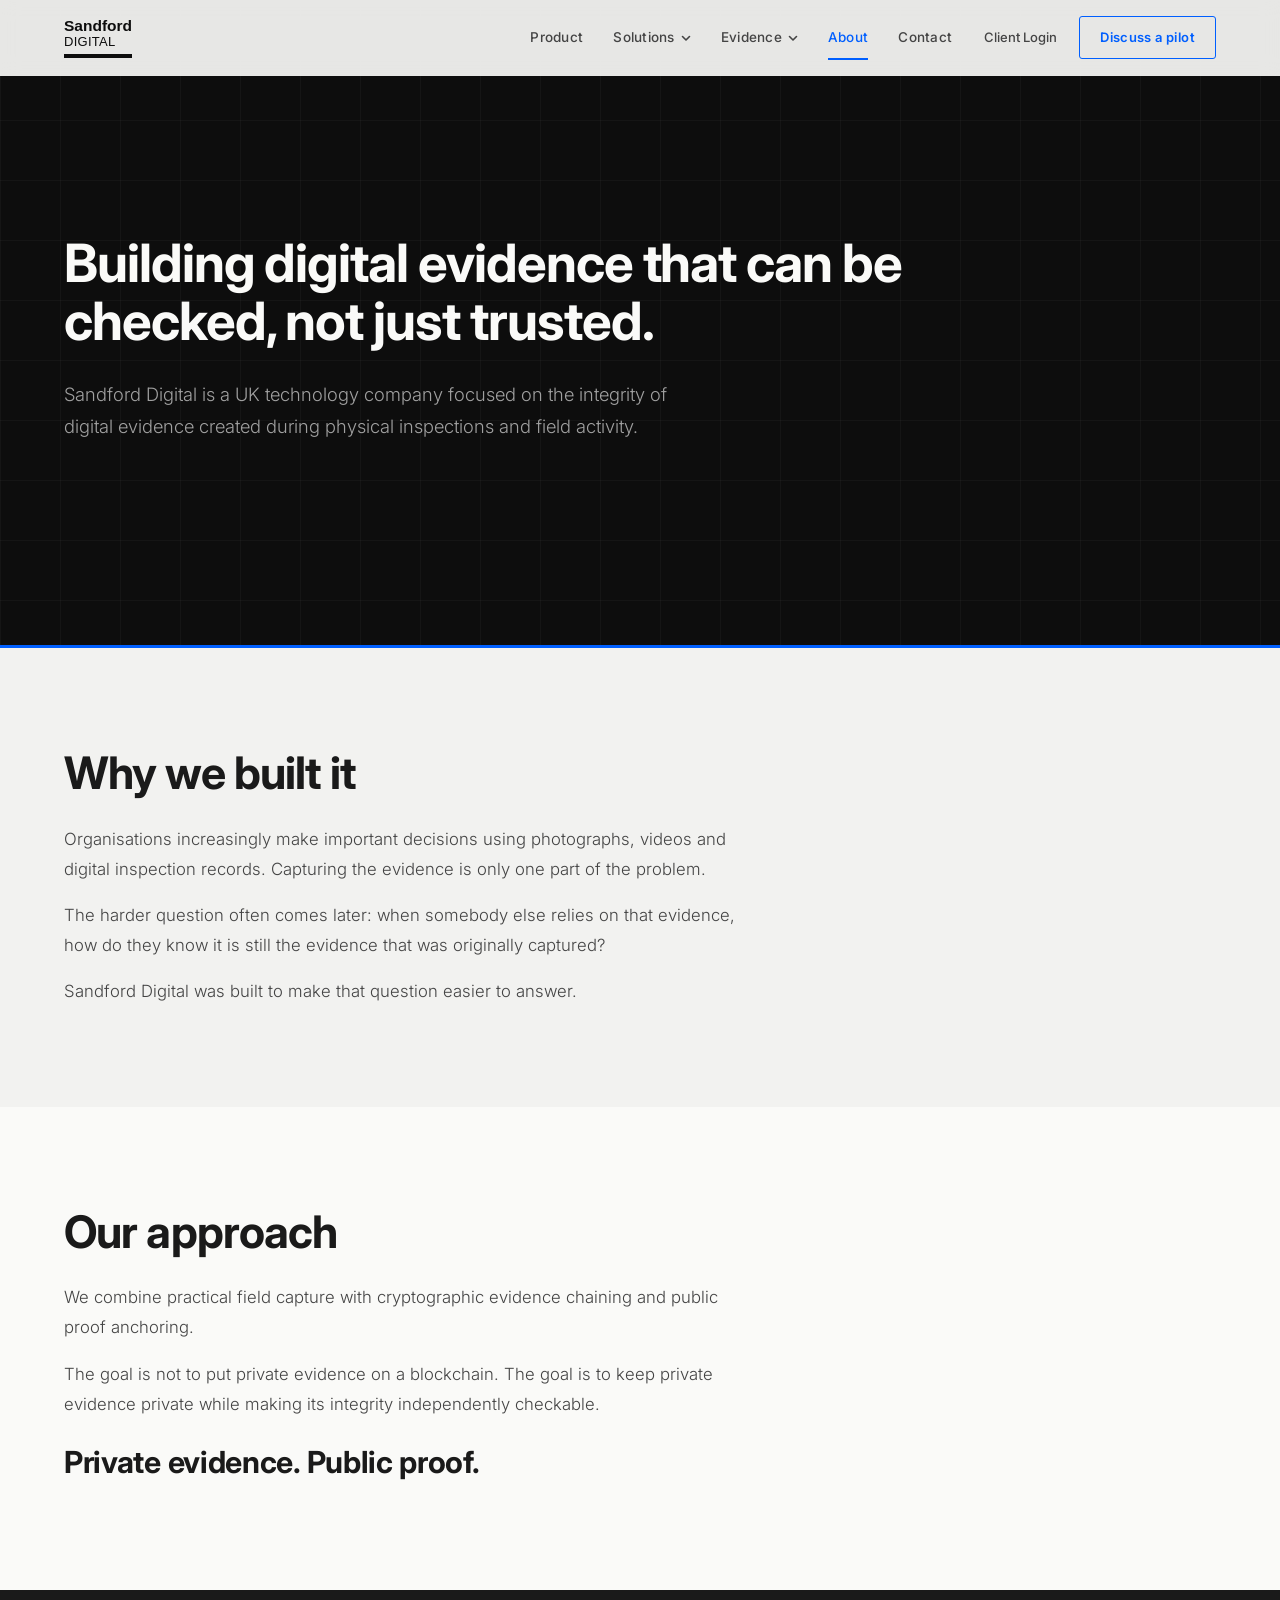
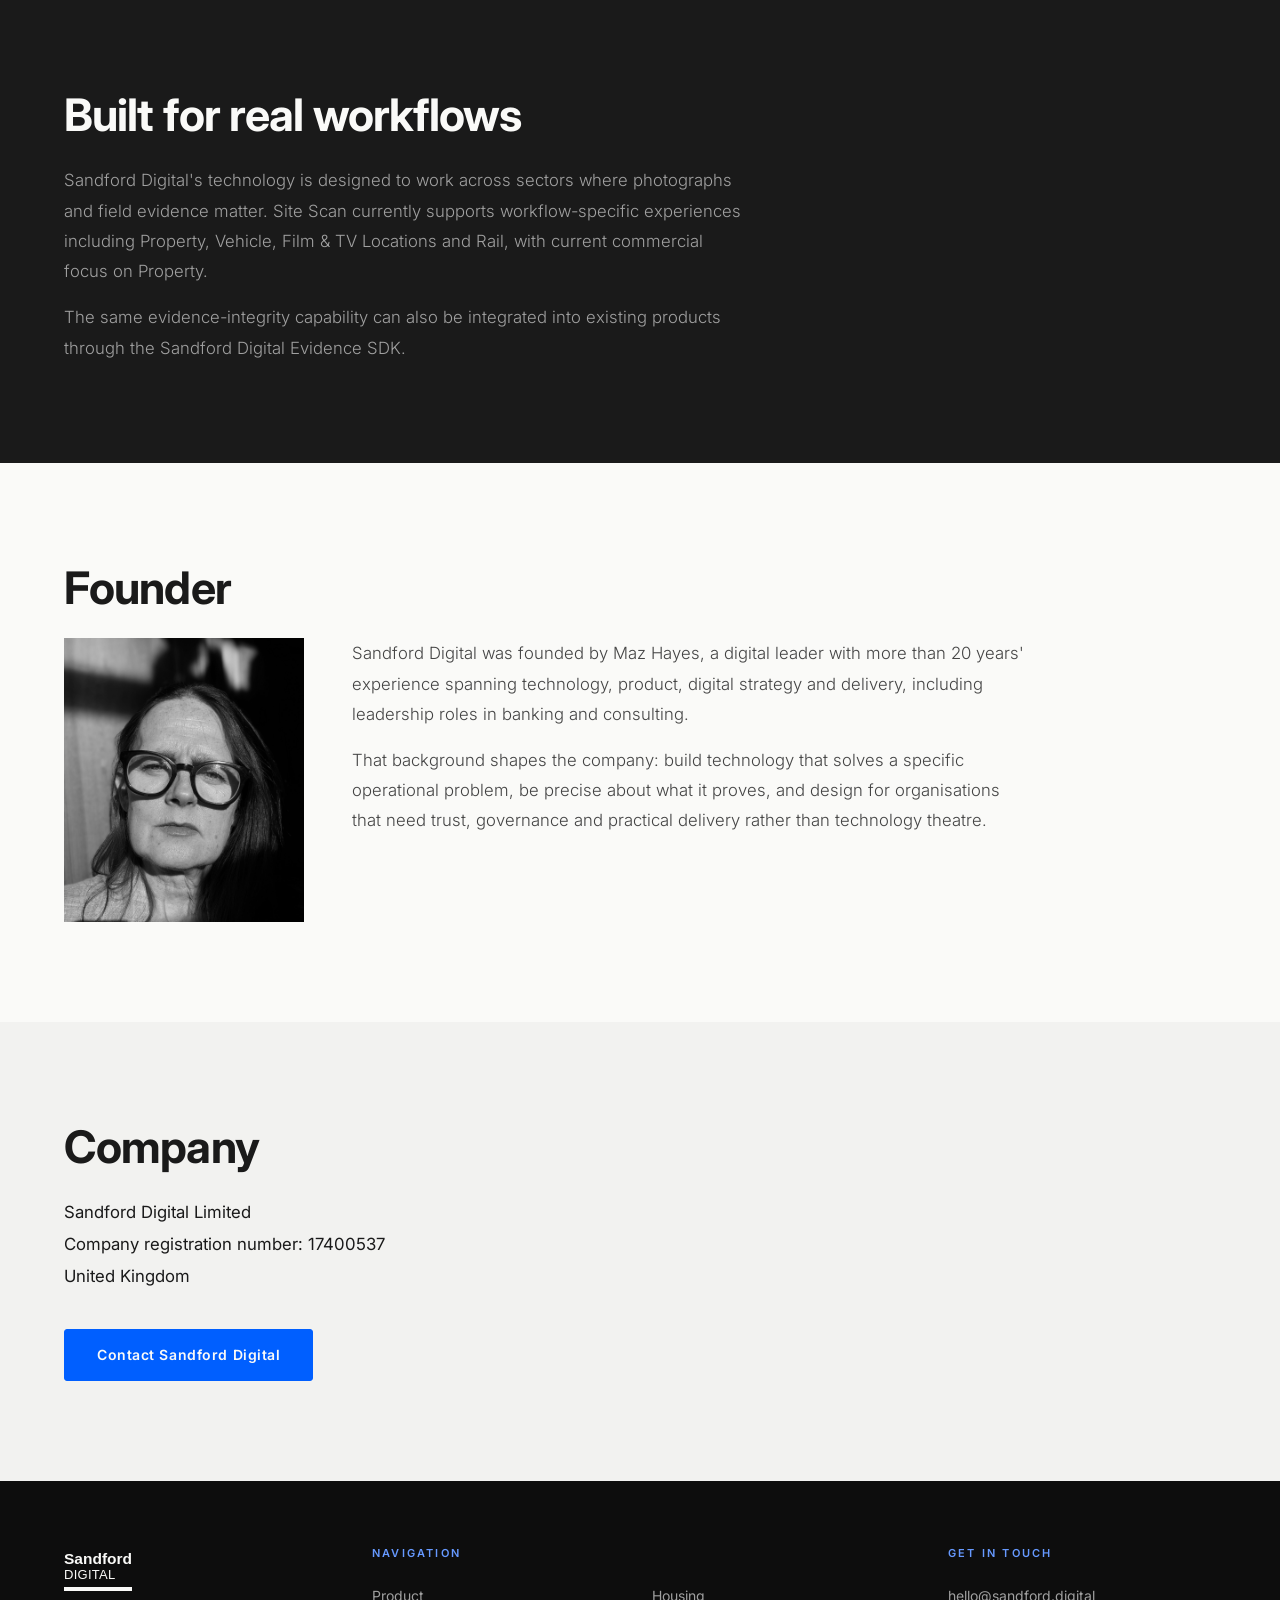
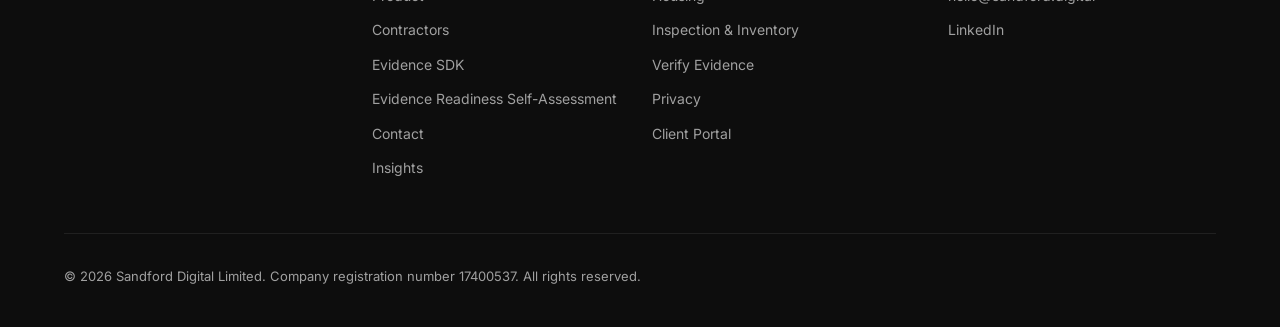
==== commit d5c2c335: "Remove unfiled patent claims from public text Co-Authored-By: Claude Sonnet 5.5 <noreply@anthropic.c" ====
--- a/about.html
+++ b/about.html
@@ -125,7 +125,6 @@
       </div>
       <div class="footer__bottom">
         <p>© 2026 Sandford Digital Limited. Company registration number 17400537. All rights reserved.</p>
-        <p>Sandford Site Scan is a patent-pending technology of Sandford Digital Limited. UK Patents Act 1977. PCT/EP reservation filed.</p>
       </div>
     </div>
   </footer>
